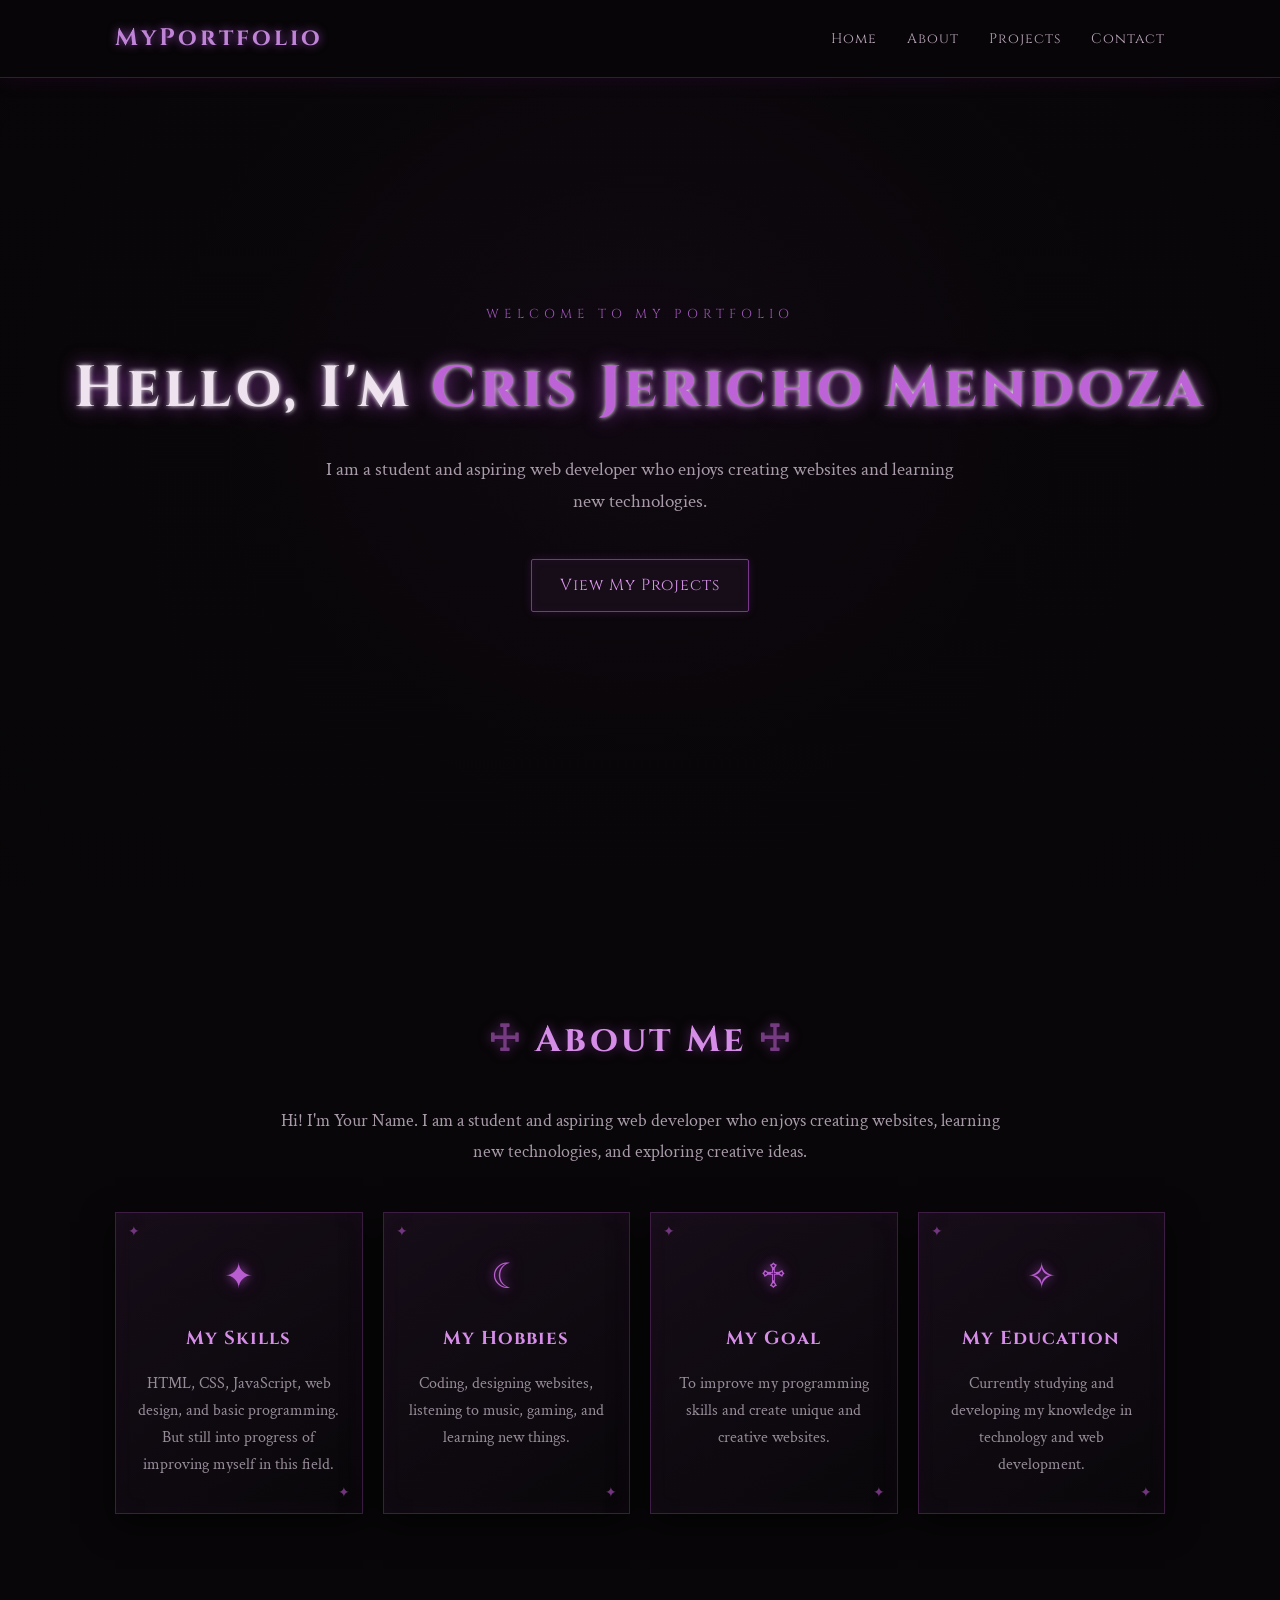
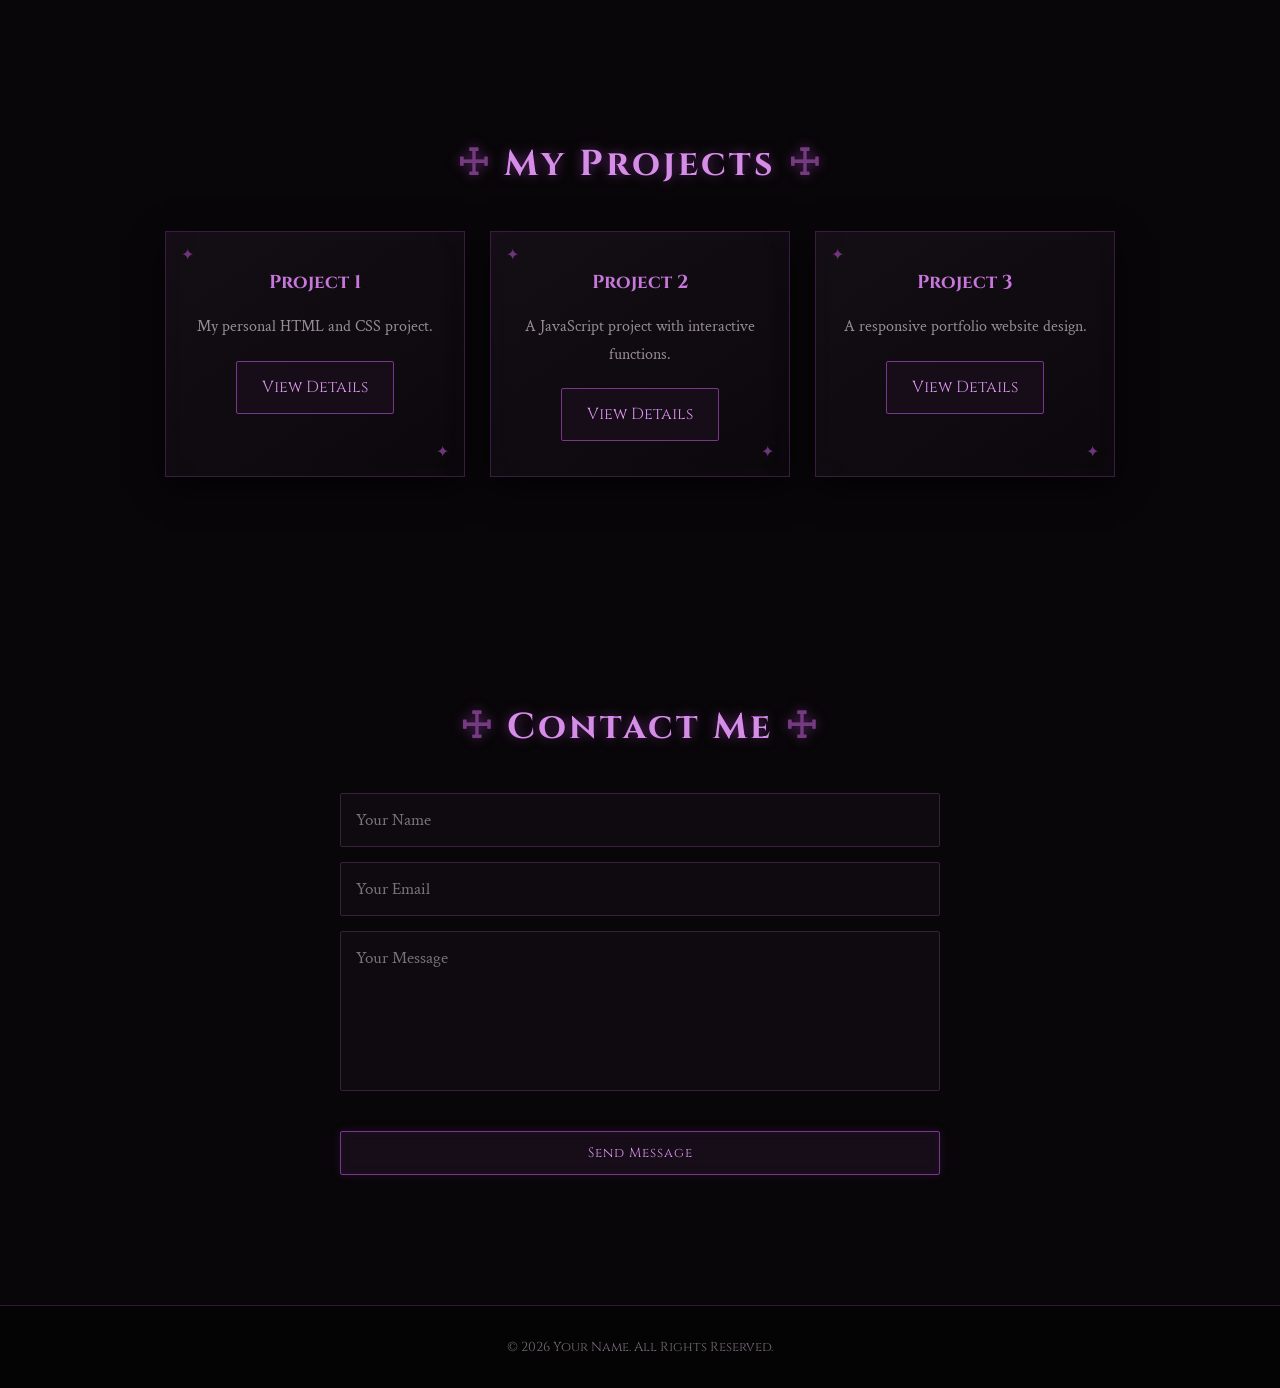
==== index.html @ 4f3d7178 "Initial commit" ====
<!DOCTYPE html>
<html lang="en">
<head>
    <meta charset="UTF-8">
    <meta name="viewport" content="width=device-width, initial-scale=1.0">
    <title>My Portfolio</title>
    <link rel="stylesheet" href="style.css">
</head>
<body>
    <video autoplay muted loop id="background-video">
    <source src="C:\Users\pc\Downloads\11.mp4" type="video/mp4">
</video>
    <header>
        <nav>
            <h2 class="logo">MyPortfolio</h2>

            <ul id="navLinks">
                <li><a href="#home">Home</a></li>
                <li><a href="#about">About</a></li>
                <li><a href="#projects">Projects</a></li>
                <li><a href="#contact">Contact</a></li>
            </ul>

            <button class="menu-btn" onclick="toggleMenu()">☰</button>
        </nav>
    </header>

    <!-- Home -->
    <section id="home" class="hero">
        <div>
            <p class="welcome">WELCOME TO MY PORTFOLIO</p>
            <h1>Hello, I'm <span>Cris Jericho Mendoza</span></h1>
            <p>
                I am a student and aspiring web developer who enjoys
                creating websites and learning new technologies.
            </p>

            <a href="#projects" class="btn">View My Projects</a>
        </div>
    </section>

    <!-- About -->
   <section id="about" class="section about-section">

    <h2>About Me</h2>

    <p class="about-intro">
        Hi! I'm Your Name. I am a student and aspiring web developer
        who enjoys creating websites, learning new technologies,
        and exploring creative ideas.
    </p>

    <div class="about-cards">

        <!-- Card 1 -->
        <div class="about-card">
            <div class="card-icon">✦</div>
            <h3>My Skills</h3>
            <p>
                HTML, CSS, JavaScript, web design,
                and basic programming. But still into progress
                of improving myself in this field.
            </p>
        </div>

        <!-- Card 2 -->
        <div class="about-card">
            <div class="card-icon">☾</div>
            <h3>My Hobbies</h3>
            <p>
                Coding, designing websites, listening
                to music, gaming, and learning new things.
            </p>
        </div>

        <!-- Card 3 -->
        <div class="about-card">
            <div class="card-icon">♱</div>
            <h3>My Goal</h3>
            <p>
                To improve my programming skills and
                create unique and creative websites.
            </p>
        </div>

        <!-- Card 4 -->
        <div class="about-card">
            <div class="card-icon">✧</div>
            <h3>My Education</h3>
            <p>
                Currently studying and developing my
                knowledge in technology and web development.
            </p>
        </div>

    </div>

</section>

    <!-- Projects -->
    <section id="projects" class="section projects">
        <h2>My Projects</h2>

        <div class="project-container">

           <div class="project-card">
    <h3>Project 1</h3>

    <p>
        My personal HTML and CSS project.
    </p>

<a href="C:\MENDOZ\mendozaact4/home.html" target="_blank" class="project-btn">
    View Details
</a>
</div>

            <div class="project-card">
                <h3>Project 2</h3>
                <p>A JavaScript project with interactive functions.</p>        
<a href="C:\MENDOZ\MENDOZA_ACT5/website.html" target="_blank" class="project-btn">
    View Details
</a>
                
            </div>

            <div class="project-card">
                <h3>Project 3</h3>
                <p>A responsive portfolio website design.</p><a href="C:\MENDOZ\mendozaact4/home.html" target="_blank" class="project-btn">
    View Details
</a>
                
            </div>

        </div>
    </section>

    <!-- Contact -->
    <section id="contact" class="section contact">
        <h2>Contact Me</h2>

        <form onsubmit="sendMessage(event)">
            <input type="text" id="name" placeholder="Your Name" required>
            <input type="email" id="email" placeholder="Your Email" required>
            <textarea id="message" placeholder="Your Message" required></textarea>

            <button type="submit" class="btn">Send Message</button>
        </form>

        <p id="formMessage"></p>
    </section>

    <footer>
        <p>© 2026 Cris Jericho Mendoza. All Rights Reserved.</p>
    </footer>
    
    <script src="script.js"></script>
</body>
</html>
---- style.css ----
/* =========================
   GOTHIC PORTFOLIO
   ========================= */

@import url('https://fonts.googleapis.com/css2?family=Cinzel:wght@400;600;700&family=Crimson+Text:wght@400;600&display=swap');

* {
    margin: 0;
    padding: 0;
    box-sizing: border-box;
    scroll-behavior: smooth;
}

body {
    font-family: 'Crimson Text', serif;
    background: #080608;
    color: #d8cdd8;
    line-height: 1.7;
}

/* Gothic background */
body::before {
    content: "";
    position: fixed;
    inset: 0;
    pointer-events: none;
    background:
        radial-gradient(circle at 50% 20%, rgba(90, 0, 100, 0.15), transparent 40%),
        radial-gradient(circle at 20% 80%, rgba(120, 0, 40, 0.1), transparent 35%);
    z-index: -1;
}

/* =========================
   NAVIGATION
   ========================= */

header {
    position: fixed;
    top: 0;
    width: 100%;
    z-index: 1000;

    background: rgba(8, 6, 8, 0.95);
    border-bottom: 1px solid #3d163d;

    box-shadow: 0 0 20px rgba(130, 0, 150, 0.15);
}

nav {
    max-width: 1100px;
    margin: auto;
    padding: 18px 25px;

    display: flex;
    align-items: center;
    justify-content: space-between;
}

.logo {
    font-family: 'Cinzel', serif;
    color: #c084d6;
    letter-spacing: 3px;
    text-shadow: 0 0 10px #8e44ad;
}

nav ul {
    display: flex;
    list-style: none;
    gap: 30px;
}

nav a {
    color: #b9a6ba;
    text-decoration: none;
    font-family: 'Cinzel', serif;
    font-size: 14px;
    letter-spacing: 1px;

    transition: 0.3s;
}

nav a:hover {
    color: #d58cff;
    text-shadow: 0 0 10px #a020f0;
}

/* Mobile menu */
.menu-btn {
    display: none;
    background: none;
    border: none;
    color: #d58cff;
    font-size: 28px;
    cursor: pointer;
}

/* =========================
   HERO
   ========================= */

.hero {
    min-height: 100vh;
    padding: 120px 25px;

    display: flex;
    align-items: center;
    justify-content: center;

    text-align: center;

    background:
        linear-gradient(
            rgba(8, 6, 8, 0.7),
            rgba(8, 6, 8, 0.95)
        ),
        radial-gradient(
            circle,
            #32113a 0%,
            #0c080d 55%,
            #050405 100%
        );
}

.hero h1 {
    font-family: 'Cinzel', serif;
    font-size: 58px;
    color: #eee3ef;
    letter-spacing: 4px;
    margin: 15px 0;

    text-shadow:
        0 0 5px #fff,
        0 0 20px #9b3db5;
}

.hero h1 span {
    color: #bd63d7;
}

.hero p {
    max-width: 650px;
    margin: 15px auto;
    font-size: 19px;
    color: #a99baa;
}

.welcome {
    font-family: 'Cinzel', serif;
    color: #9d55b5 !important;
    letter-spacing: 5px;
    font-size: 13px !important;
}

/* =========================
   GOTHIC BUTTON
   ========================= */

.btn,
.project-card button {
    display: inline-block;

    margin-top: 25px;
    padding: 12px 28px;

    background: #160d18;
    color: #d994eb;

    border: 1px solid #79378c;
    border-radius: 2px;

    font-family: 'Cinzel', serif;
    letter-spacing: 1px;
    text-decoration: none;

    cursor: pointer;

    box-shadow:
        0 0 10px rgba(150, 50, 180, 0.2),
        inset 0 0 10px rgba(120, 0, 150, 0.1);

    transition: 0.3s;
}

.btn:hover,
.project-card button:hover {
    color: white;
    background: #32103b;

    border-color: #d06bea;

    box-shadow:
        0 0 10px #9d3db7,
        0 0 30px rgba(157, 61, 183, 0.4);

    transform: translateY(-3px);
}

/* =========================
   SECTIONS
   ========================= */

.section {
    max-width: 1000px;
    margin: auto;
    padding: 110px 25px;
    text-align: center;
}

.section h2 {
    font-family: 'Cinzel', serif;
    font-size: 36px;

    color: #d58de7;

    letter-spacing: 3px;

    margin-bottom: 35px;

    text-shadow: 0 0 12px rgba(180, 70, 210, 0.5);
}

.section h2::before {
    content: "☩ ";
    color: #753b80;
}

.section h2::after {
    content: " ☩";
    color: #753b80;
}

/* =========================
   PROJECT CARDS
   ========================= */

.project-container {
    display: grid;
    grid-template-columns: repeat(3, 1fr);
    gap: 25px;
}

.project-card {
    position: relative;

    padding: 35px 25px;

    background:
        linear-gradient(
            145deg,
            #140e15,
            #0b080c
        );

    border: 1px solid #3a1c40;

    box-shadow:
        0 10px 30px rgba(0, 0, 0, 0.6),
        inset 0 0 20px rgba(100, 0, 120, 0.05);

    transition: 0.4s;
}

.project-card::before {
    content: "✦";

    position: absolute;
    top: 10px;
    left: 15px;

    color: #6f347c;
}

.project-card::after {
    content: "✦";

    position: absolute;
    bottom: 10px;
    right: 15px;

    color: #6f347c;
}

.project-card:hover {
    transform: translateY(-8px);

    border-color: #8f45a3;

    box-shadow:
        0 15px 40px rgba(0, 0, 0, 0.8),
        0 0 20px rgba(130, 40, 160, 0.25);
}

.project-card h3 {
    font-family: 'Cinzel', serif;
    color: #c878dc;
    margin-bottom: 15px;
}

.project-card p {
    color: #988b99;
}

/* =========================
   CONTACT
   ========================= */

.contact form {
    max-width: 600px;
    margin: auto;

    display: flex;
    flex-direction: column;
    gap: 15px;
}

.contact input,
.contact textarea {
    width: 100%;

    padding: 15px;

    background: #0e0a0f;
    color: #ddd;

    border: 1px solid #39203d;

    border-radius: 2px;

    font-family: 'Crimson Text', serif;
    font-size: 17px;

    outline: none;

    transition: 0.3s;
}

.contact input:focus,
.contact textarea:focus {
    border-color: #9e4db5;

    box-shadow:
        0 0 10px rgba(160, 70, 190, 0.2);
}

.contact textarea {
    height: 160px;
    resize: none;
}

#formMessage {
    color: #c778d9;
    margin-top: 20px;
}

/* =========================
   FOOTER
   ========================= */

footer {
    padding: 30px;

    text-align: center;

    background: #050405;

    border-top: 1px solid #321737;

    color: #766b77;

    font-family: 'Cinzel', serif;
    font-size: 13px;
}

/* =========================
   RESPONSIVE
   ========================= */

@media (max-width: 768px) {

    nav ul {
        display: none;

        position: absolute;
        top: 70px;
        right: 0;

        width: 220px;

        padding: 25px;

        flex-direction: column;

        background: #0b080c;

        border: 1px solid #3d1b42;
    }

    nav ul.active {
        display: flex;
    }

    .menu-btn {
        display: block;
    }

    .hero h1 {
        font-size: 38px;
    }

    .project-container {
        grid-template-columns: 1fr;
    }
}

#background-video {
    position: fixed;

    top: 0;
    left: 0;

    width: 100%;
    height: 100%;

    object-fit: cover;

    z-index: -2;
}

/* Dark overlay */
body::after {
    content: "";

    position: fixed;
    inset: 0;

    background: rgba(5, 0, 8, 0.65);

    z-index: -1;
    pointer-events: none;
}

.project-btn {
    display: inline-block;
    margin-top: 20px;
    padding: 12px 25px;

    background: #160d18;
    color: #d994eb;

    border: 1px solid #79378c;
    border-radius: 2px;

    text-decoration: none;
    font-family: 'Cinzel', serif;

    transition: 0.3s;
}

.project-btn:hover {
    color: white;
    background: #32103b;
    border-color: #d06bea;

    box-shadow:
        0 0 10px #9d3db7,
        0 0 25px rgba(157, 61, 183, 0.4);

    transform: translateY(-3px);
}

/* =========================
   ABOUT ME CARDS
   ========================= */

.about-section {
    max-width: 1100px;
}

.about-intro {
    max-width: 750px;
    margin: 0 auto 45px;
    color: #a99baa;
    font-size: 18px;
}

/* Card container */
.about-cards {
    display: grid;
    grid-template-columns: repeat(4, 1fr);
    gap: 20px;
}

/* Individual cards */
.about-card {
    position: relative;

    padding: 35px 22px;

    min-height: 250px;

    background:
        linear-gradient(
            145deg,
            #160d18,
            #09070a
        );

    border: 1px solid #3d1d43;

    box-shadow:
        0 10px 30px rgba(0, 0, 0, 0.6),
        inset 0 0 20px rgba(130, 40, 160, 0.05);

    transition: 0.4s ease;

    overflow: hidden;
}

/* Gothic corner decoration */
.about-card::before {
    content: "✦";

    position: absolute;
    top: 8px;
    left: 12px;

    color: #71367d;
    font-size: 14px;
}

.about-card::after {
    content: "✦";

    position: absolute;
    bottom: 8px;
    right: 12px;

    color: #71367d;
    font-size: 14px;
}

/* Icon */
.card-icon {
    font-size: 35px;
    color: #b95ed0;

    margin-bottom: 15px;

    text-shadow:
        0 0 10px #8e3da3,
        0 0 20px rgba(160, 50, 190, 0.4);
}

/* Card title */
.about-card h3 {
    font-family: 'Cinzel', serif;

    color: #d58de7;

    letter-spacing: 1px;

    margin-bottom: 15px;
}

/* Card text */
.about-card p {
    color: #968b98;
    font-size: 16px;
}

/* Hover effect */
.about-card:hover {
    transform: translateY(-10px);

    border-color: #9147a5;

    background:
        linear-gradient(
            145deg,
            #211024,
            #0b080d
        );

    box-shadow:
        0 15px 40px rgba(0, 0, 0, 0.8),
        0 0 20px rgba(150, 50, 180, 0.25);
}

.about-card:hover .card-icon {
    color: #e69af5;

    text-shadow:
        0 0 10px #b64fd0,
        0 0 30px #8e3da3;
}


/* =========================
   RESPONSIVE
   ========================= */

@media (max-width: 900px) {

    .about-cards {
        grid-template-columns: repeat(2, 1fr);
    }
}

@media (max-width: 600px) {

    .about-cards {
        grid-template-columns: 1fr;
    }

    .about-card {
        min-height: auto;
    }
}
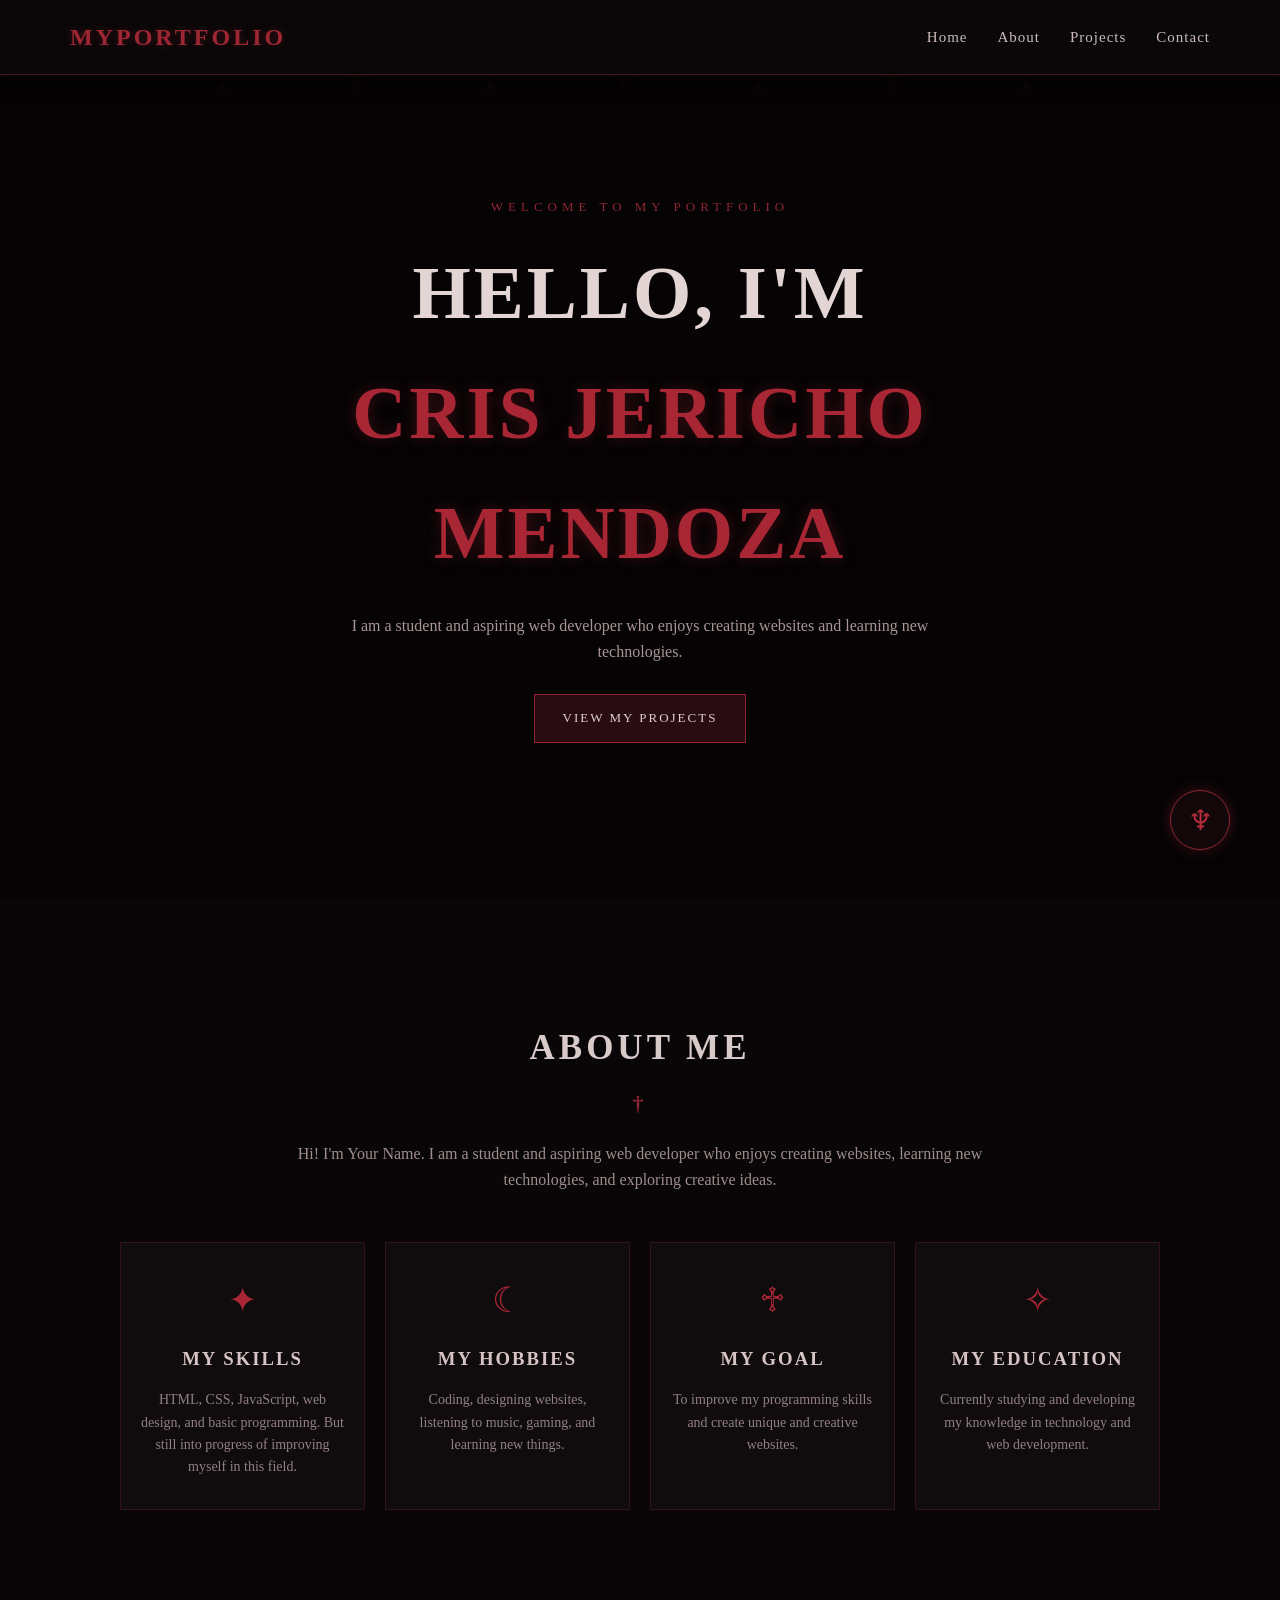
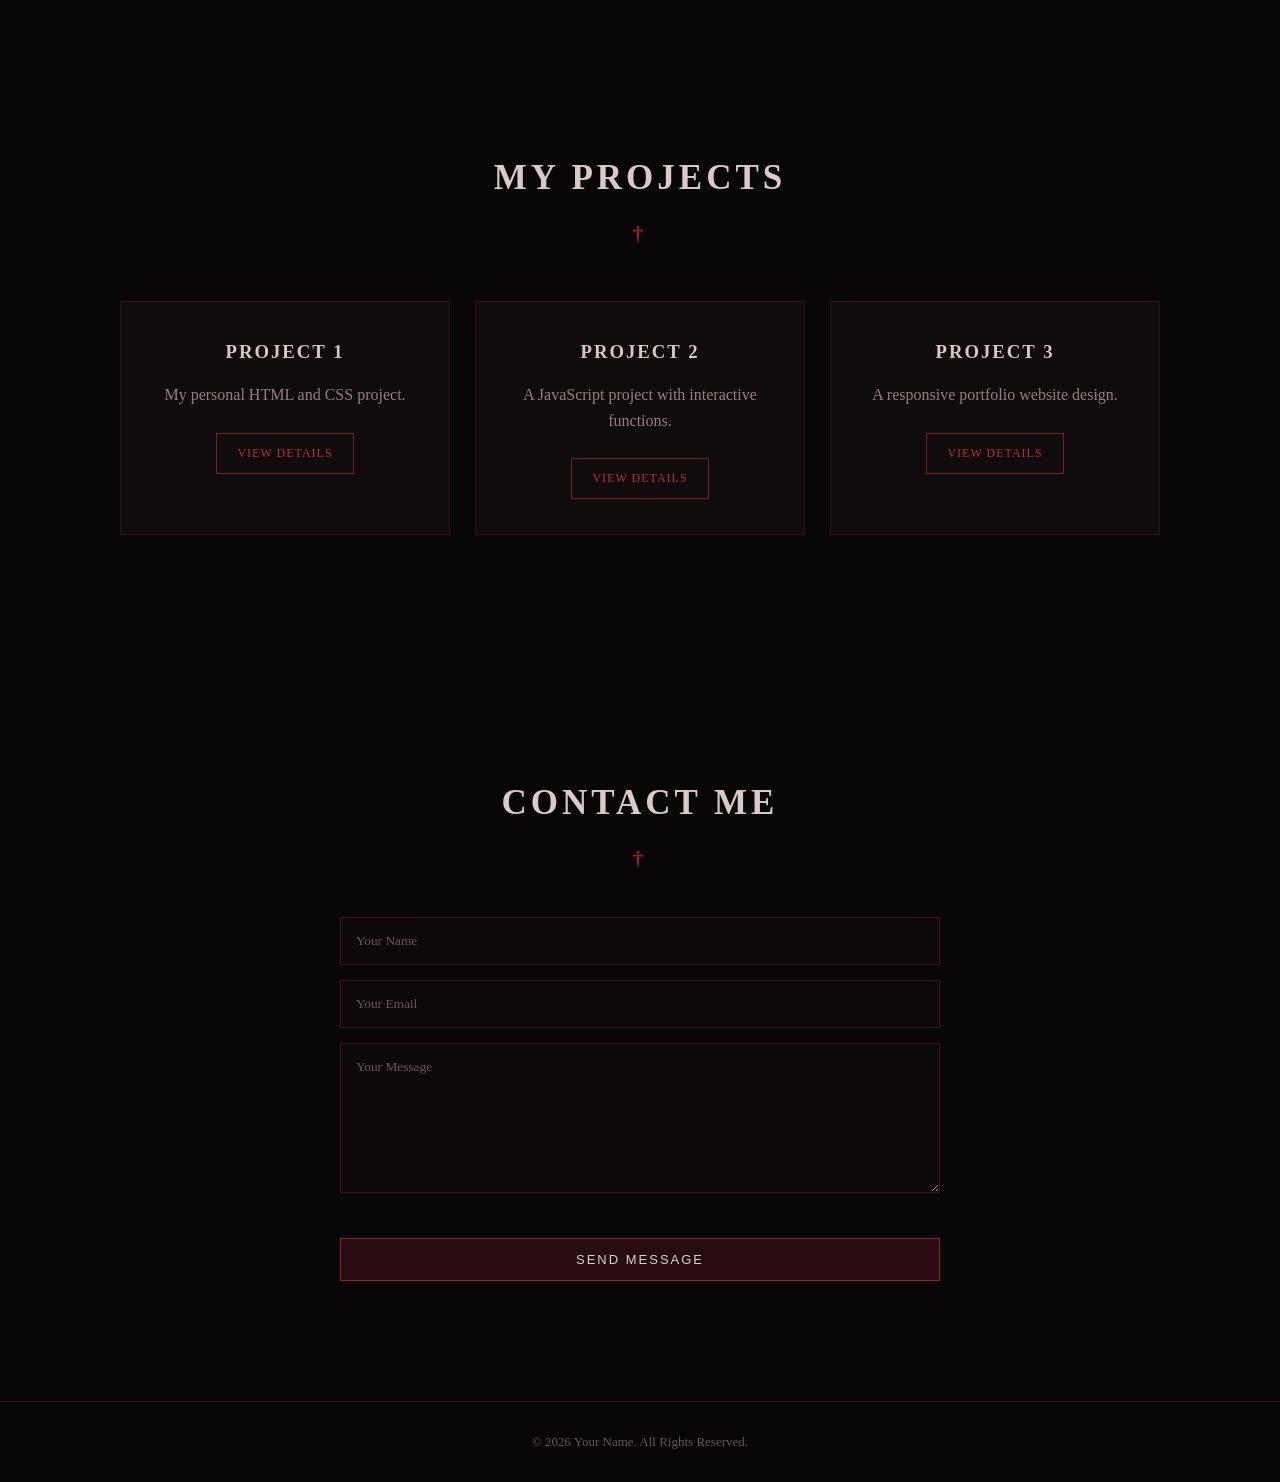
==== commit 912cfb84: "Updated project" ====
--- a/index.html
+++ b/index.html
@@ -23,6 +23,14 @@
 
             <button class="menu-btn" onclick="toggleMenu()">☰</button>
         </nav>
+        <div class="devil-container">
+    <button id="devilButton" class="devil-button">♆</button>
+
+    <div id="devilHorns" class="devil-horns">
+        <span class="horn left-horn">/</span>
+        <span class="horn right-horn">\</span>
+    </div>
+</div>
     </header>
 
     <!-- Home -->
--- a/style.css
+++ b/style.css
@@ -1,8 +1,7 @@
-/* =========================
-   GOTHIC PORTFOLIO
-   ========================= */
-
-@import url('https://fonts.googleapis.com/css2?family=Cinzel:wght@400;600;700&family=Crimson+Text:wght@400;600&display=swap');
+/* ==============================
+   GOTHIC DEVILISH PORTFOLIO
+   NO GRADIENTS
+============================== */
 
 * {
     margin: 0;
@@ -12,55 +11,81 @@
 }
 
 body {
-    font-family: 'Crimson Text', serif;
-    background: #080608;
-    color: #d8cdd8;
-    line-height: 1.7;
-}
-
-/* Gothic background */
+    font-family: Georgia, "Times New Roman", serif;
+    background-color: #080607;
+    color: #d8caca;
+    line-height: 1.6;
+}
+
+/* ==============================
+   BACKGROUND VIDEO
+============================== */
+
+#background-video {
+    position: fixed;
+    top: 0;
+    left: 0;
+    width: 100%;
+    height: 100%;
+    object-fit: cover;
+    z-index: -3;
+    opacity: 0.18;
+    filter: grayscale(100%) brightness(35%);
+}
+
+/* Dark overlay */
 body::before {
     content: "";
     position: fixed;
     inset: 0;
+    background-color: rgba(5, 3, 4, 0.82);
     pointer-events: none;
-    background:
-        radial-gradient(circle at 50% 20%, rgba(90, 0, 100, 0.15), transparent 40%),
-        radial-gradient(circle at 20% 80%, rgba(120, 0, 40, 0.1), transparent 35%);
+    z-index: -2;
+}
+
+/* Gothic pattern */
+body::after {
+    content: "♱   ✦   ♱   ✧   ♱   ✦   ♱";
+    position: fixed;
+    inset: 0;
+    color: rgba(100, 20, 30, 0.08);
+    font-size: 70px;
+    letter-spacing: 30px;
+    line-height: 150px;
+    text-align: center;
+    pointer-events: none;
     z-index: -1;
 }
 
-/* =========================
-   NAVIGATION
-   ========================= */
+/* ==============================
+   HEADER
+============================== */
 
 header {
     position: fixed;
     top: 0;
     width: 100%;
     z-index: 1000;
-
-    background: rgba(8, 6, 8, 0.95);
-    border-bottom: 1px solid #3d163d;
-
-    box-shadow: 0 0 20px rgba(130, 0, 150, 0.15);
+    background-color: #090708;
+    border-bottom: 1px solid #47151c;
+    box-shadow: 0 4px 20px rgba(0, 0, 0, 0.8);
 }
 
 nav {
-    max-width: 1100px;
+    max-width: 1200px;
     margin: auto;
-    padding: 18px 25px;
-
+    padding: 18px 30px;
     display: flex;
+    justify-content: space-between;
     align-items: center;
-    justify-content: space-between;
 }
 
 .logo {
-    font-family: 'Cinzel', serif;
-    color: #c084d6;
+    color: #9d2633;
+    font-family: Georgia, serif;
     letter-spacing: 3px;
-    text-shadow: 0 0 10px #8e44ad;
+    text-transform: uppercase;
+    text-shadow: 0 0 10px rgba(157, 38, 51, 0.4);
 }
 
 nav ul {
@@ -69,245 +94,241 @@
     gap: 30px;
 }
 
-nav a {
-    color: #b9a6ba;
+nav ul li a {
+    color: #cdbbbb;
     text-decoration: none;
-    font-family: 'Cinzel', serif;
-    font-size: 14px;
+    font-size: 15px;
     letter-spacing: 1px;
-
     transition: 0.3s;
 }
 
-nav a:hover {
-    color: #d58cff;
-    text-shadow: 0 0 10px #a020f0;
-}
-
-/* Mobile menu */
+nav ul li a:hover {
+    color: #b52d3b;
+    text-shadow: 0 0 8px rgba(181, 45, 59, 0.6);
+}
+
 .menu-btn {
     display: none;
-    background: none;
-    border: none;
-    color: #d58cff;
-    font-size: 28px;
+    background: transparent;
+    border: 1px solid #5b1a22;
+    color: #b52d3b;
+    padding: 7px 12px;
     cursor: pointer;
 }
 
-/* =========================
+/* ==============================
    HERO
-   ========================= */
+============================== */
 
 .hero {
     min-height: 100vh;
-    padding: 120px 25px;
-
     display: flex;
     align-items: center;
     justify-content: center;
-
-    text-align: center;
-
-    background:
-        linear-gradient(
-            rgba(8, 6, 8, 0.7),
-            rgba(8, 6, 8, 0.95)
-        ),
-        radial-gradient(
-            circle,
-            #32113a 0%,
-            #0c080d 55%,
-            #050405 100%
-        );
+    text-align: center;
+    padding: 120px 20px 80px;
+}
+
+.hero > div {
+    max-width: 850px;
+}
+
+.welcome {
+    color: #8d2631;
+    letter-spacing: 5px;
+    font-size: 13px;
+    margin-bottom: 15px;
 }
 
 .hero h1 {
-    font-family: 'Cinzel', serif;
-    font-size: 58px;
-    color: #eee3ef;
+    font-size: clamp(40px, 7vw, 75px);
+    color: #e4d5d5;
+    margin-bottom: 20px;
+    text-transform: uppercase;
+    letter-spacing: 3px;
+}
+
+.hero h1 span {
+    display: block;
+    color: #a92735;
+    text-shadow: 0 0 15px rgba(169, 39, 53, 0.35);
+}
+
+.hero p:not(.welcome) {
+    color: #a99595;
+    max-width: 650px;
+    margin: auto;
+}
+
+/* ==============================
+   BUTTON
+============================== */
+
+.btn {
+    display: inline-block;
+    margin-top: 30px;
+    padding: 13px 28px;
+    background-color: #280c11;
+    color: #ddd0d0;
+    border: 1px solid #8e2632;
+    text-decoration: none;
+    text-transform: uppercase;
+    letter-spacing: 2px;
+    font-size: 13px;
+    transition: 0.3s;
+}
+
+.btn:hover {
+    background-color: #8e2632;
+    color: #080607;
+    box-shadow: 0 0 20px rgba(142, 38, 50, 0.45);
+}
+
+/* ==============================
+   SECTIONS
+============================== */
+
+.section {
+    max-width: 1100px;
+    margin: auto;
+    padding: 120px 30px;
+}
+
+.section > h2 {
+    text-align: center;
+    color: #d9caca;
+    font-size: 35px;
+    text-transform: uppercase;
     letter-spacing: 4px;
-    margin: 15px 0;
-
-    text-shadow:
-        0 0 5px #fff,
-        0 0 20px #9b3db5;
-}
-
-.hero h1 span {
-    color: #bd63d7;
-}
-
-.hero p {
-    max-width: 650px;
-    margin: 15px auto;
-    font-size: 19px;
-    color: #a99baa;
-}
-
-.welcome {
-    font-family: 'Cinzel', serif;
-    color: #9d55b5 !important;
-    letter-spacing: 5px;
-    font-size: 13px !important;
-}
-
-/* =========================
-   GOTHIC BUTTON
-   ========================= */
-
-.btn,
-.project-card button {
-    display: inline-block;
-
-    margin-top: 25px;
-    padding: 12px 28px;
-
-    background: #160d18;
-    color: #d994eb;
-
-    border: 1px solid #79378c;
-    border-radius: 2px;
-
-    font-family: 'Cinzel', serif;
-    letter-spacing: 1px;
-    text-decoration: none;
-
-    cursor: pointer;
-
-    box-shadow:
-        0 0 10px rgba(150, 50, 180, 0.2),
-        inset 0 0 10px rgba(120, 0, 150, 0.1);
-
+    margin-bottom: 20px;
+}
+
+.section > h2::after {
+    content: " † ";
+    display: block;
+    color: #8e2632;
+    font-size: 22px;
+    margin-top: 10px;
+}
+
+/* ==============================
+   ABOUT
+============================== */
+
+.about-intro {
+    text-align: center;
+    max-width: 750px;
+    margin: 0 auto 50px;
+    color: #9f8d8d;
+}
+
+.about-cards {
+    display: grid;
+    grid-template-columns: repeat(4, 1fr);
+    gap: 20px;
+}
+
+.about-card {
+    background-color: #100b0d;
+    border: 1px solid #351219;
+    padding: 30px 20px;
+    text-align: center;
+    min-height: 260px;
     transition: 0.3s;
 }
 
-.btn:hover,
-.project-card button:hover {
-    color: white;
-    background: #32103b;
-
-    border-color: #d06bea;
-
-    box-shadow:
-        0 0 10px #9d3db7,
-        0 0 30px rgba(157, 61, 183, 0.4);
-
-    transform: translateY(-3px);
-}
-
-/* =========================
-   SECTIONS
-   ========================= */
-
-.section {
-    max-width: 1000px;
-    margin: auto;
-    padding: 110px 25px;
-    text-align: center;
-}
-
-.section h2 {
-    font-family: 'Cinzel', serif;
-    font-size: 36px;
-
-    color: #d58de7;
-
-    letter-spacing: 3px;
-
-    margin-bottom: 35px;
-
-    text-shadow: 0 0 12px rgba(180, 70, 210, 0.5);
-}
-
-.section h2::before {
-    content: "☩ ";
-    color: #753b80;
-}
-
-.section h2::after {
-    content: " ☩";
-    color: #753b80;
-}
-
-/* =========================
-   PROJECT CARDS
-   ========================= */
+.about-card:hover {
+    border-color: #8e2632;
+    transform: translateY(-7px);
+    box-shadow: 0 10px 30px rgba(0, 0, 0, 0.7);
+}
+
+.card-icon {
+    font-size: 35px;
+    color: #a92735;
+    margin-bottom: 15px;
+}
+
+.about-card h3 {
+    color: #d6c4c4;
+    margin-bottom: 15px;
+    text-transform: uppercase;
+    letter-spacing: 2px;
+}
+
+.about-card p {
+    color: #918181;
+    font-size: 14px;
+}
+
+/* ==============================
+   PROJECTS
+============================== */
+
+.projects {
+    text-align: center;
+}
 
 .project-container {
     display: grid;
     grid-template-columns: repeat(3, 1fr);
     gap: 25px;
+    margin-top: 50px;
 }
 
 .project-card {
-    position: relative;
-
+    background-color: #100b0d;
+    border: 1px solid #351219;
     padding: 35px 25px;
-
-    background:
-        linear-gradient(
-            145deg,
-            #140e15,
-            #0b080c
-        );
-
-    border: 1px solid #3a1c40;
-
-    box-shadow:
-        0 10px 30px rgba(0, 0, 0, 0.6),
-        inset 0 0 20px rgba(100, 0, 120, 0.05);
-
-    transition: 0.4s;
-}
-
-.project-card::before {
-    content: "✦";
-
-    position: absolute;
-    top: 10px;
-    left: 15px;
-
-    color: #6f347c;
-}
-
-.project-card::after {
-    content: "✦";
-
-    position: absolute;
-    bottom: 10px;
-    right: 15px;
-
-    color: #6f347c;
+    transition: 0.3s;
 }
 
 .project-card:hover {
-    transform: translateY(-8px);
-
-    border-color: #8f45a3;
-
-    box-shadow:
-        0 15px 40px rgba(0, 0, 0, 0.8),
-        0 0 20px rgba(130, 40, 160, 0.25);
+    border-color: #8e2632;
+    box-shadow: 0 0 25px rgba(80, 10, 20, 0.5);
+    transform: translateY(-6px);
 }
 
 .project-card h3 {
-    font-family: 'Cinzel', serif;
-    color: #c878dc;
+    color: #d8c8c8;
     margin-bottom: 15px;
+    text-transform: uppercase;
+    letter-spacing: 2px;
 }
 
 .project-card p {
-    color: #988b99;
-}
-
-/* =========================
+    color: #938181;
+    margin-bottom: 25px;
+}
+
+.project-btn {
+    display: inline-block;
+    padding: 10px 20px;
+    border: 1px solid #75212b;
+    color: #b92f3d;
+    text-decoration: none;
+    text-transform: uppercase;
+    font-size: 12px;
+    letter-spacing: 1px;
+    transition: 0.3s;
+}
+
+.project-btn:hover {
+    background-color: #75212b;
+    color: white;
+}
+
+/* ==============================
    CONTACT
-   ========================= */
+============================== */
+
+.contact {
+    text-align: center;
+}
 
 .contact form {
     max-width: 600px;
-    margin: auto;
-
+    margin: 40px auto 0;
     display: flex;
     flex-direction: column;
     gap: 15px;
@@ -316,83 +337,59 @@
 .contact input,
 .contact textarea {
     width: 100%;
-
     padding: 15px;
-
-    background: #0e0a0f;
+    background-color: #0d090b;
+    border: 1px solid #3b151c;
     color: #ddd;
-
-    border: 1px solid #39203d;
-
-    border-radius: 2px;
-
-    font-family: 'Crimson Text', serif;
-    font-size: 17px;
-
+    font-family: Georgia, serif;
     outline: none;
-
-    transition: 0.3s;
 }
 
 .contact input:focus,
 .contact textarea:focus {
-    border-color: #9e4db5;
-
-    box-shadow:
-        0 0 10px rgba(160, 70, 190, 0.2);
+    border-color: #8e2632;
 }
 
 .contact textarea {
-    height: 160px;
-    resize: none;
-}
-
-#formMessage {
-    color: #c778d9;
-    margin-top: 20px;
-}
-
-/* =========================
+    height: 150px;
+    resize: vertical;
+}
+
+.contact input::placeholder,
+.contact textarea::placeholder {
+    color: #665858;
+}
+
+/* ==============================
    FOOTER
-   ========================= */
+============================== */
 
 footer {
+    text-align: center;
     padding: 30px;
-
-    text-align: center;
-
-    background: #050405;
-
-    border-top: 1px solid #321737;
-
-    color: #766b77;
-
-    font-family: 'Cinzel', serif;
+    background-color: #070506;
+    border-top: 1px solid #351219;
+    color: #665858;
     font-size: 13px;
 }
 
-/* =========================
-   RESPONSIVE
-   ========================= */
-
-@media (max-width: 768px) {
+/* ==============================
+   MOBILE
+============================== */
+
+@media (max-width: 800px) {
 
     nav ul {
         display: none;
-
         position: absolute;
         top: 70px;
-        right: 0;
-
-        width: 220px;
-
-        padding: 25px;
-
+        left: 0;
+        width: 100%;
+        background-color: #090708;
+        border-bottom: 1px solid #47151c;
         flex-direction: column;
-
-        background: #0b080c;
-
-        border: 1px solid #3d1b42;
+        text-align: center;
+        padding: 20px;
     }
 
     nav ul.active {
@@ -403,216 +400,124 @@
         display: block;
     }
 
+    .about-cards {
+        grid-template-columns: 1fr 1fr;
+    }
+
+    .project-container {
+        grid-template-columns: 1fr;
+    }
+}
+
+@media (max-width: 500px) {
+
+    .about-cards {
+        grid-template-columns: 1fr;
+    }
+
     .hero h1 {
         font-size: 38px;
     }
 
-    .project-container {
-        grid-template-columns: 1fr;
-    }
-}
-
-#background-video {
+    .section {
+        padding: 90px 20px;
+    }
+}
+
+/* =========================
+   DEVIL BUTTON
+========================= */
+
+.devil-container {
     position: fixed;
-
+    right: 30px;
+    bottom: 30px;
+    width: 80px;
+    height: 80px;
+    z-index: 9999;
+}
+
+.devil-button {
+    width: 60px;
+    height: 60px;
+
+    background-color: #12080a;
+    border: 1px solid #8e2632;
+    border-radius: 50%;
+
+    color: #b52d3b;
+    font-size: 28px;
+
+    cursor: pointer;
+
+    box-shadow: 0 0 15px rgba(142, 38, 50, 0.4);
+
+    transition: 0.3s;
+}
+
+.devil-button:hover {
+    background-color: #8e2632;
+    color: #080607;
+
+    transform: scale(1.1);
+
+    box-shadow: 0 0 25px rgba(180, 30, 45, 0.7);
+}
+
+/* =========================
+   DEVIL HORNS
+========================= */
+
+.devil-horns {
+    position: absolute;
+    left: 50%;
+    top: -35px;
+
+    width: 90px;
+    height: 50px;
+
+    transform: translateX(-50%) scale(0);
+    opacity: 0;
+
+    transition: 0.35s ease;
+    pointer-events: none;
+}
+
+/* When activated */
+
+.devil-horns.show {
+    transform: translateX(-50%) scale(1);
+    opacity: 1;
+}
+
+/* Horns */
+
+.horn {
+    position: absolute;
+
+    color: #a92735;
+    font-size: 50px;
+    font-weight: bold;
+
+    text-shadow:
+        0 0 5px #7d1824,
+        0 0 15px rgba(169, 39, 53, 0.6);
+}
+
+/* Left horn */
+
+.left-horn {
+    left: 0;
     top: 0;
-    left: 0;
-
-    width: 100%;
-    height: 100%;
-
-    object-fit: cover;
-
-    z-index: -2;
-}
-
-/* Dark overlay */
-body::after {
-    content: "";
-
-    position: fixed;
-    inset: 0;
-
-    background: rgba(5, 0, 8, 0.65);
-
-    z-index: -1;
-    pointer-events: none;
-}
-
-.project-btn {
-    display: inline-block;
-    margin-top: 20px;
-    padding: 12px 25px;
-
-    background: #160d18;
-    color: #d994eb;
-
-    border: 1px solid #79378c;
-    border-radius: 2px;
-
-    text-decoration: none;
-    font-family: 'Cinzel', serif;
-
-    transition: 0.3s;
-}
-
-.project-btn:hover {
-    color: white;
-    background: #32103b;
-    border-color: #d06bea;
-
-    box-shadow:
-        0 0 10px #9d3db7,
-        0 0 25px rgba(157, 61, 183, 0.4);
-
-    transform: translateY(-3px);
-}
-
-/* =========================
-   ABOUT ME CARDS
-   ========================= */
-
-.about-section {
-    max-width: 1100px;
-}
-
-.about-intro {
-    max-width: 750px;
-    margin: 0 auto 45px;
-    color: #a99baa;
-    font-size: 18px;
-}
-
-/* Card container */
-.about-cards {
-    display: grid;
-    grid-template-columns: repeat(4, 1fr);
-    gap: 20px;
-}
-
-/* Individual cards */
-.about-card {
-    position: relative;
-
-    padding: 35px 22px;
-
-    min-height: 250px;
-
-    background:
-        linear-gradient(
-            145deg,
-            #160d18,
-            #09070a
-        );
-
-    border: 1px solid #3d1d43;
-
-    box-shadow:
-        0 10px 30px rgba(0, 0, 0, 0.6),
-        inset 0 0 20px rgba(130, 40, 160, 0.05);
-
-    transition: 0.4s ease;
-
-    overflow: hidden;
-}
-
-/* Gothic corner decoration */
-.about-card::before {
-    content: "✦";
-
-    position: absolute;
-    top: 8px;
-    left: 12px;
-
-    color: #71367d;
-    font-size: 14px;
-}
-
-.about-card::after {
-    content: "✦";
-
-    position: absolute;
-    bottom: 8px;
-    right: 12px;
-
-    color: #71367d;
-    font-size: 14px;
-}
-
-/* Icon */
-.card-icon {
-    font-size: 35px;
-    color: #b95ed0;
-
-    margin-bottom: 15px;
-
-    text-shadow:
-        0 0 10px #8e3da3,
-        0 0 20px rgba(160, 50, 190, 0.4);
-}
-
-/* Card title */
-.about-card h3 {
-    font-family: 'Cinzel', serif;
-
-    color: #d58de7;
-
-    letter-spacing: 1px;
-
-    margin-bottom: 15px;
-}
-
-/* Card text */
-.about-card p {
-    color: #968b98;
-    font-size: 16px;
-}
-
-/* Hover effect */
-.about-card:hover {
-    transform: translateY(-10px);
-
-    border-color: #9147a5;
-
-    background:
-        linear-gradient(
-            145deg,
-            #211024,
-            #0b080d
-        );
-
-    box-shadow:
-        0 15px 40px rgba(0, 0, 0, 0.8),
-        0 0 20px rgba(150, 50, 180, 0.25);
-}
-
-.about-card:hover .card-icon {
-    color: #e69af5;
-
-    text-shadow:
-        0 0 10px #b64fd0,
-        0 0 30px #8e3da3;
-}
-
-
-/* =========================
-   RESPONSIVE
-   ========================= */
-
-@media (max-width: 900px) {
-
-    .about-cards {
-        grid-template-columns: repeat(2, 1fr);
-    }
-}
-
-@media (max-width: 600px) {
-
-    .about-cards {
-        grid-template-columns: 1fr;
-    }
-
-    .about-card {
-        min-height: auto;
-    }
-}
+
+    transform: rotate(-35deg);
+}
+
+/* Right horn */
+
+.right-horn {
+    right: 0;
+    top: 0;
+
+    transform: rotate(35deg);
+}
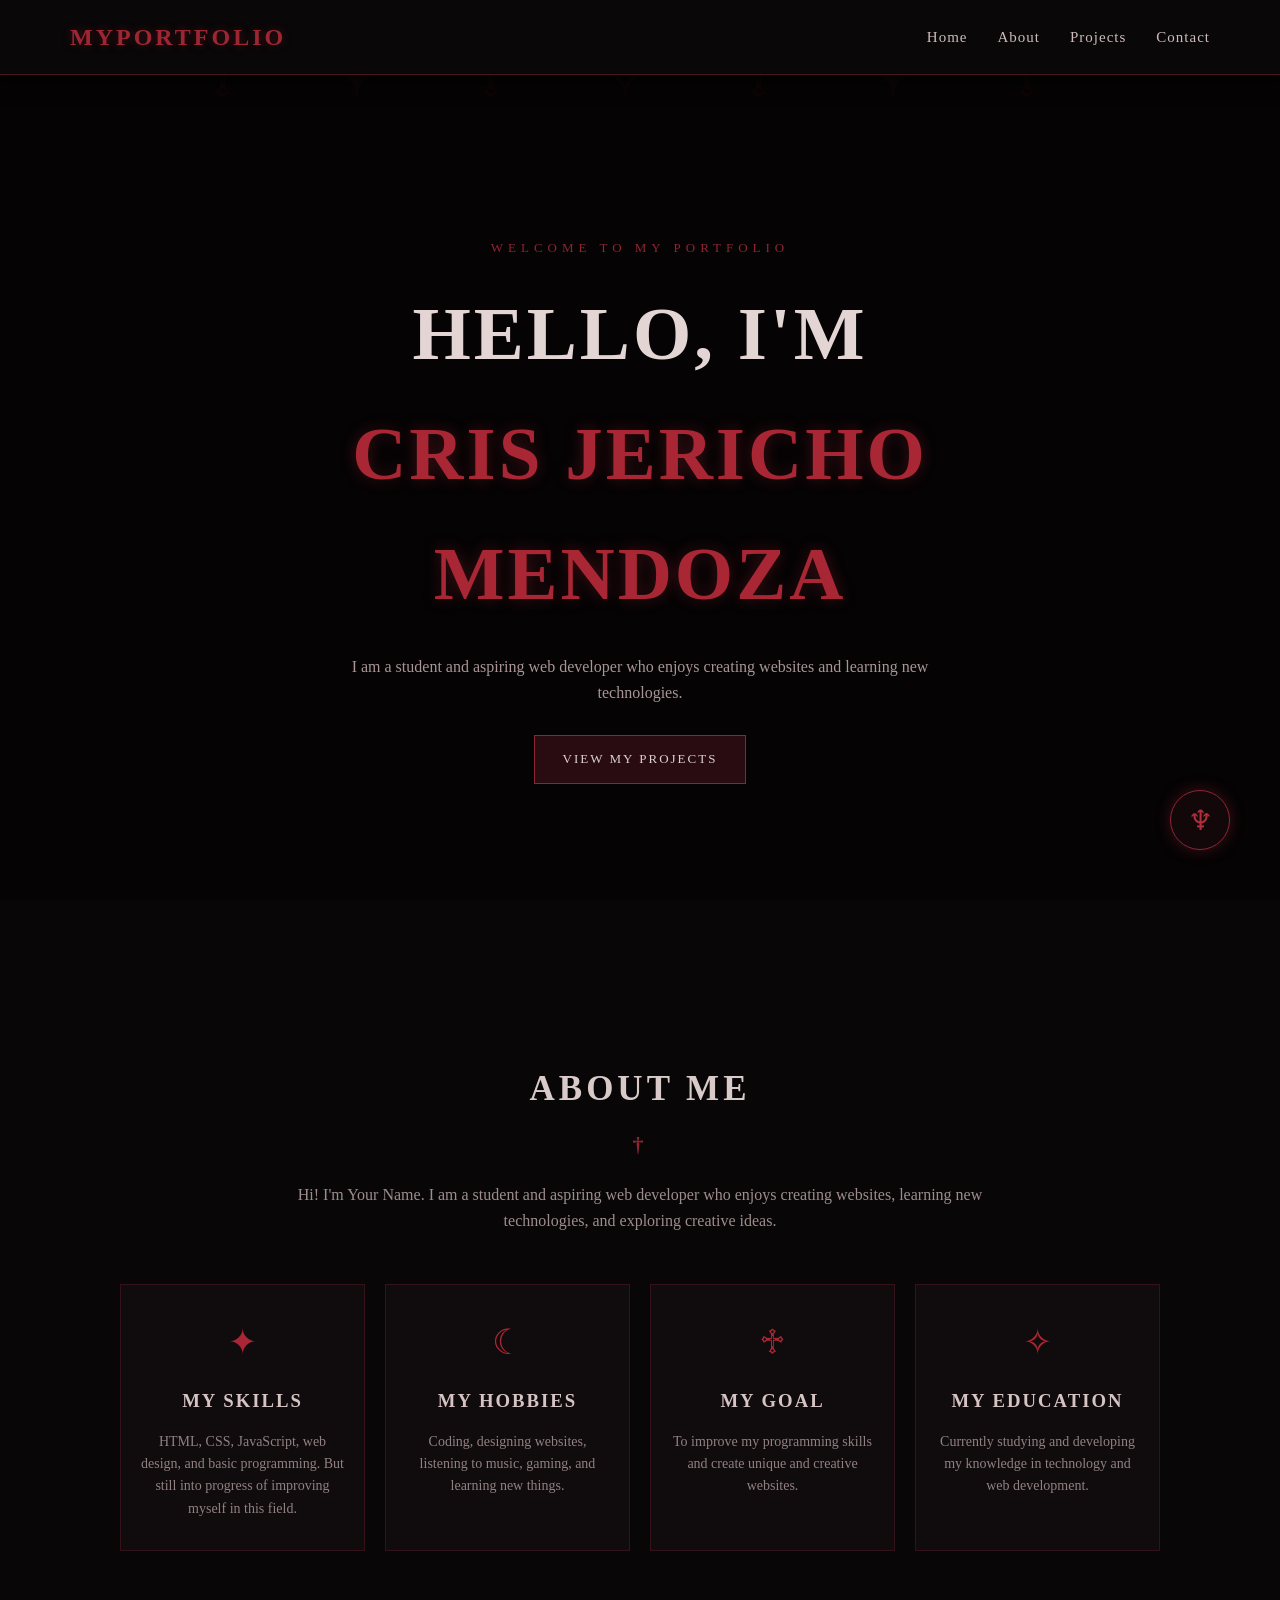
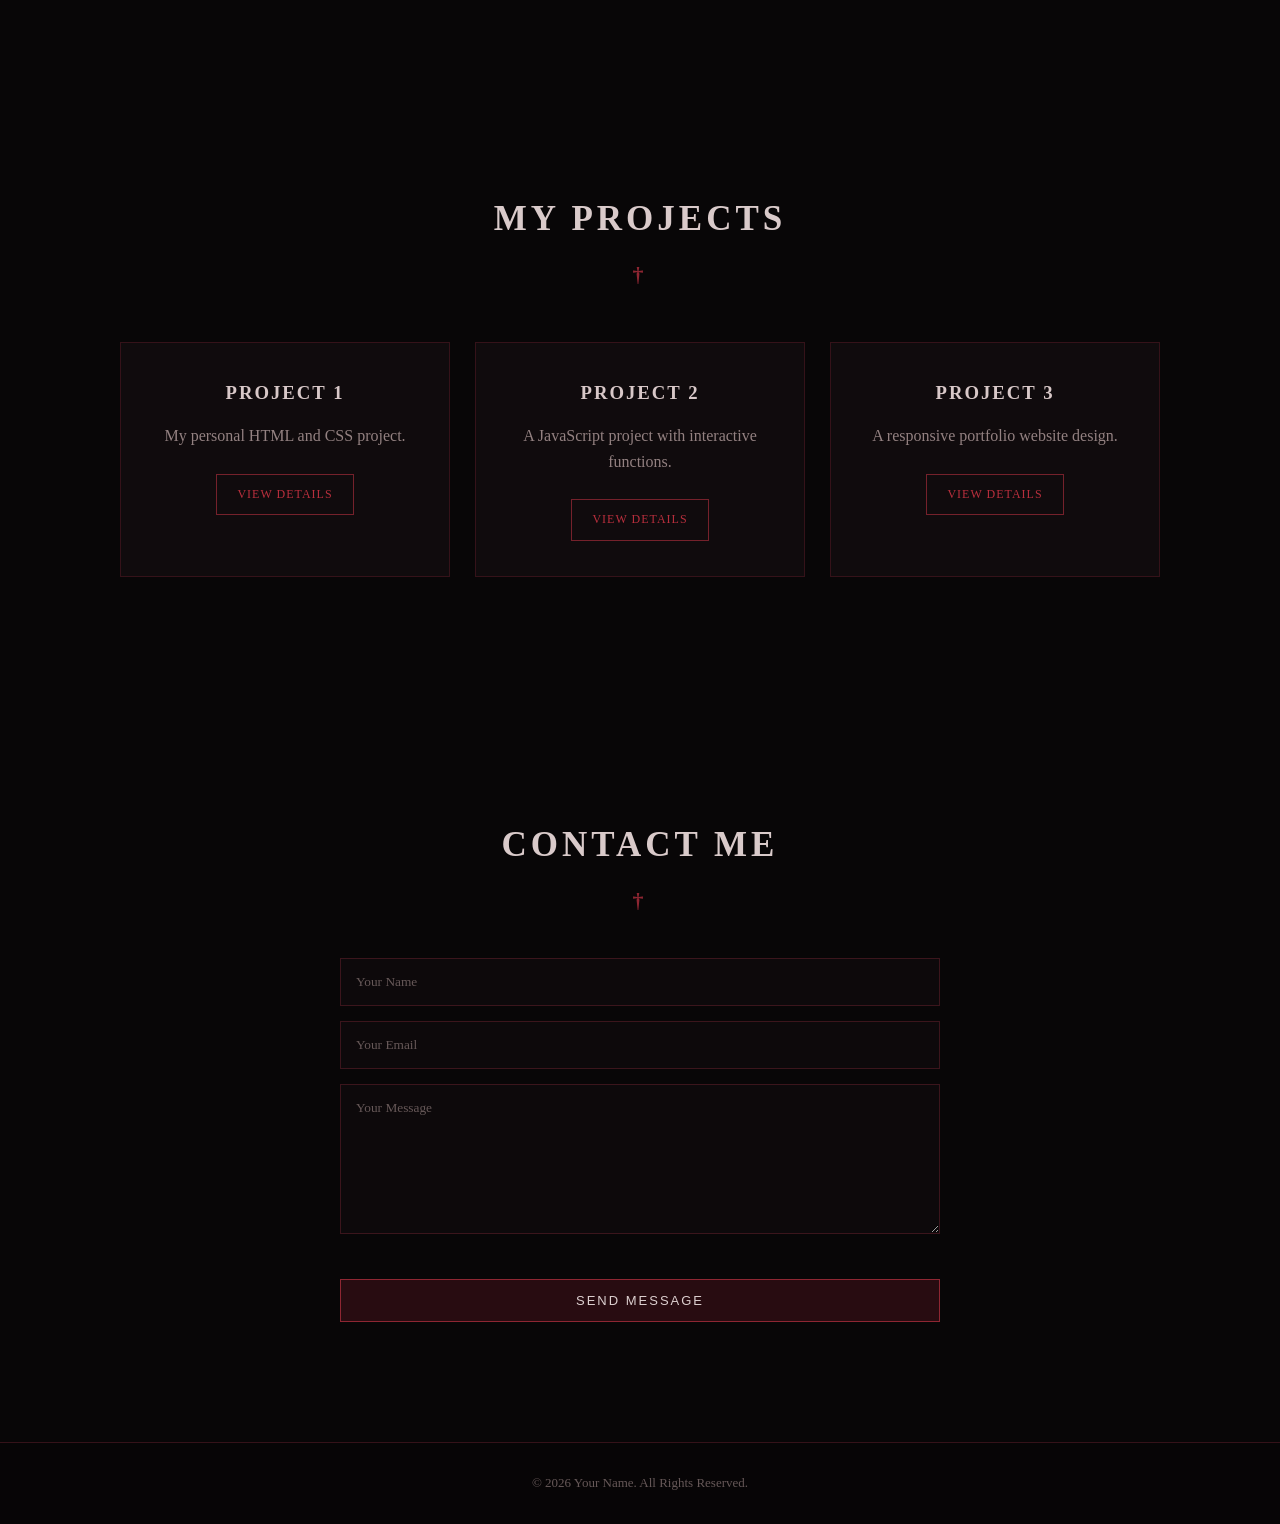
==== commit d89afa8e: "Updated portfolio" ====
--- a/index.html
+++ b/index.html
@@ -7,8 +7,8 @@
     <link rel="stylesheet" href="style.css">
 </head>
 <body>
-    <video autoplay muted loop id="background-video">
-    <source src="C:\Users\pc\Downloads\11.mp4" type="video/mp4">
+   <video autoplay muted loop id="background-video">
+    <source src="video/11.mp4" type="video/mp4">
 </video>
     <header>
         <nav>
@@ -34,6 +34,11 @@
     </header>
 
     <!-- Home -->
+     <a href="projects/project1/home.html"
+   target="_blank"
+   class="project-btn">
+    View Details
+</a>
     <section id="home" class="hero">
         <div>
             <p class="welcome">WELCOME TO MY PORTFOLIO</p>
@@ -143,7 +148,7 @@
         </div>
     </section>
 
-    <!-- Contact -->
+    
     <section id="contact" class="section contact">
         <h2>Contact Me</h2>
 
--- a/style.css
+++ b/style.css
@@ -1,7 +1,3 @@
-/* ==============================
-   GOTHIC DEVILISH PORTFOLIO
-   NO GRADIENTS
-============================== */
 
 * {
     margin: 0;
@@ -17,9 +13,6 @@
     line-height: 1.6;
 }
 
-/* ==============================
-   BACKGROUND VIDEO
-============================== */
 
 #background-video {
     position: fixed;
@@ -29,8 +22,8 @@
     height: 100%;
     object-fit: cover;
     z-index: -3;
-    opacity: 0.18;
-    filter: grayscale(100%) brightness(35%);
+    opacity: 2.00;
+    filter: grayscale(100%) brightness(50%);
 }
 
 /* Dark overlay */
@@ -57,9 +50,6 @@
     z-index: -1;
 }
 
-/* ==============================
-   HEADER
-============================== */
 
 header {
     position: fixed;
@@ -116,9 +106,6 @@
     cursor: pointer;
 }
 
-/* ==============================
-   HERO
-============================== */
 
 .hero {
     min-height: 100vh;
@@ -160,9 +147,6 @@
     margin: auto;
 }
 
-/* ==============================
-   BUTTON
-============================== */
 
 .btn {
     display: inline-block;
@@ -184,9 +168,6 @@
     box-shadow: 0 0 20px rgba(142, 38, 50, 0.45);
 }
 
-/* ==============================
-   SECTIONS
-============================== */
 
 .section {
     max-width: 1100px;
@@ -211,10 +192,6 @@
     margin-top: 10px;
 }
 
-/* ==============================
-   ABOUT
-============================== */
-
 .about-intro {
     text-align: center;
     max-width: 750px;
@@ -260,10 +237,6 @@
     color: #918181;
     font-size: 14px;
 }
-
-/* ==============================
-   PROJECTS
-============================== */
 
 .projects {
     text-align: center;
@@ -360,10 +333,6 @@
     color: #665858;
 }
 
-/* ==============================
-   FOOTER
-============================== */
-
 footer {
     text-align: center;
     padding: 30px;
@@ -372,10 +341,6 @@
     color: #665858;
     font-size: 13px;
 }
-
-/* ==============================
-   MOBILE
-============================== */
 
 @media (max-width: 800px) {
 
@@ -424,9 +389,6 @@
     }
 }
 
-/* =========================
-   DEVIL BUTTON
-========================= */
 
 .devil-container {
     position: fixed;
@@ -464,10 +426,6 @@
     box-shadow: 0 0 25px rgba(180, 30, 45, 0.7);
 }
 
-/* =========================
-   DEVIL HORNS
-========================= */
-
 .devil-horns {
     position: absolute;
     left: 50%;
@@ -483,14 +441,12 @@
     pointer-events: none;
 }
 
-/* When activated */
 
 .devil-horns.show {
     transform: translateX(-50%) scale(1);
     opacity: 1;
 }
 
-/* Horns */
 
 .horn {
     position: absolute;
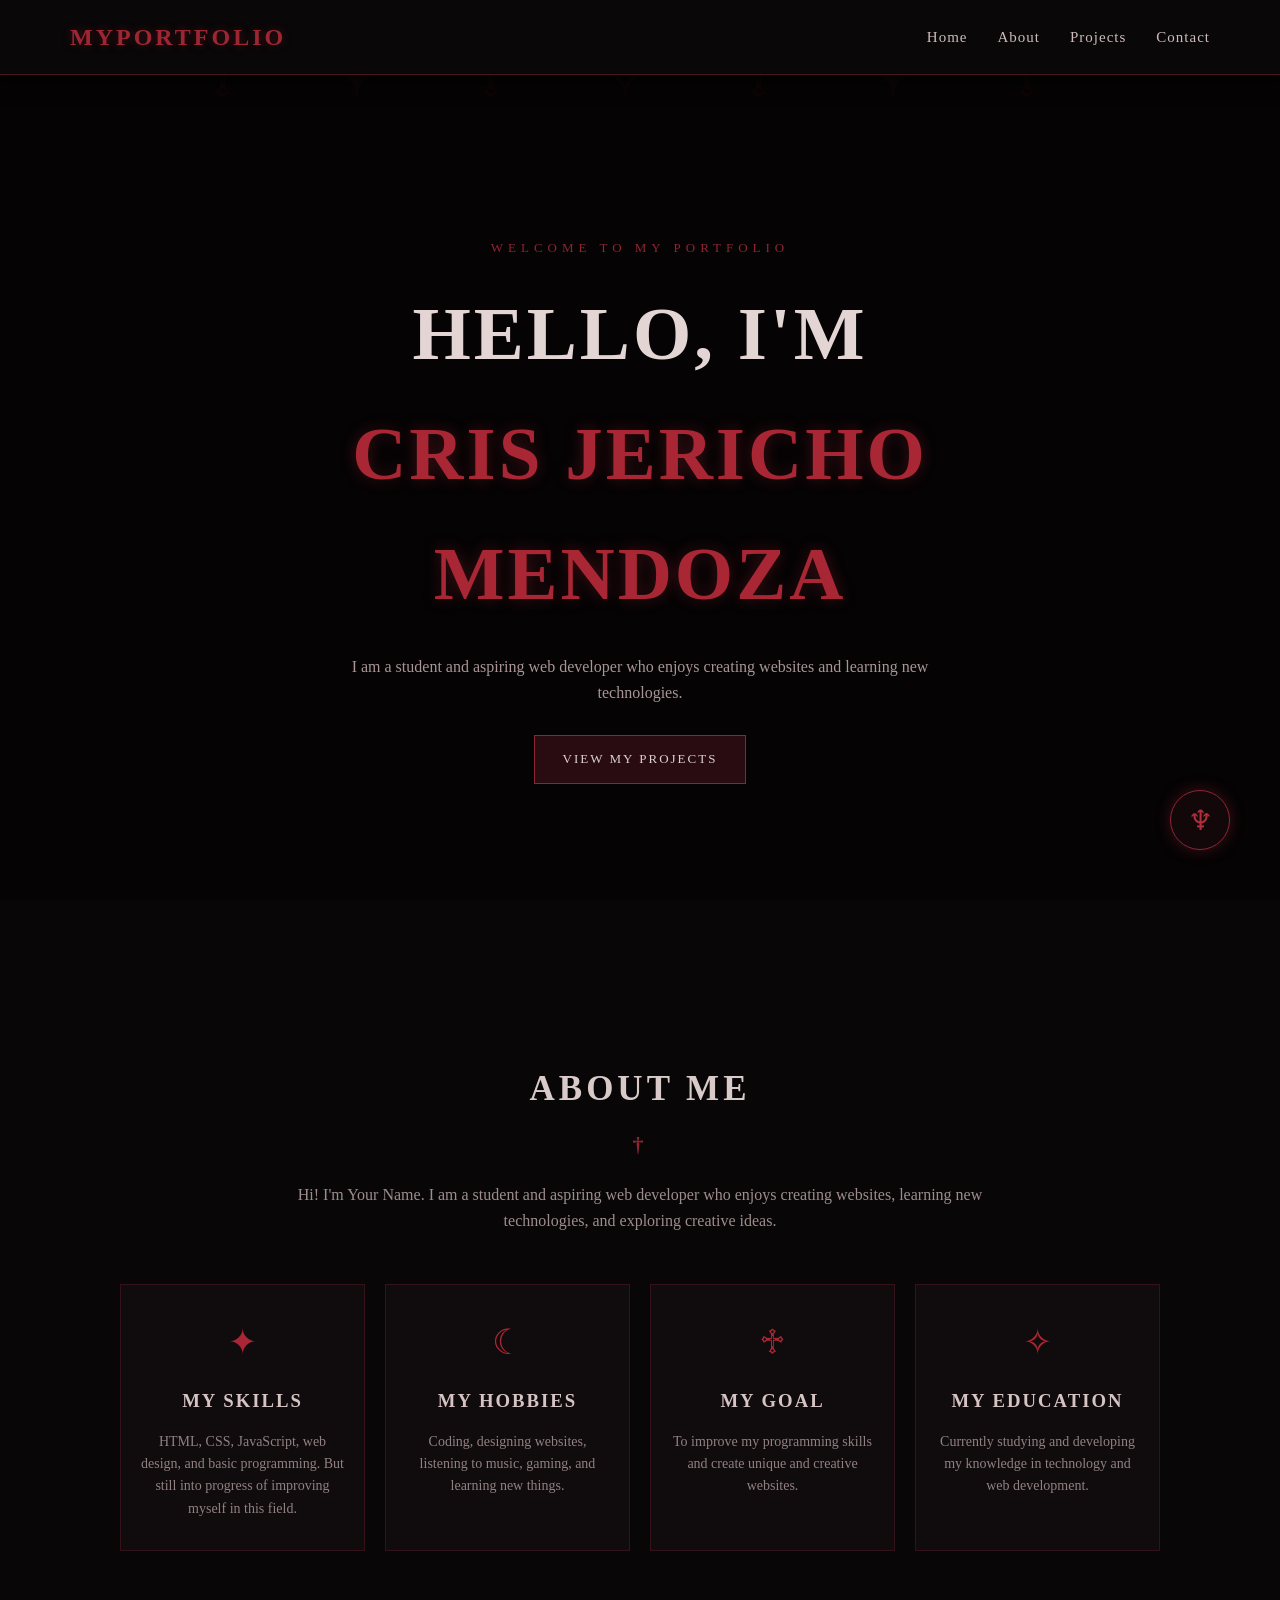
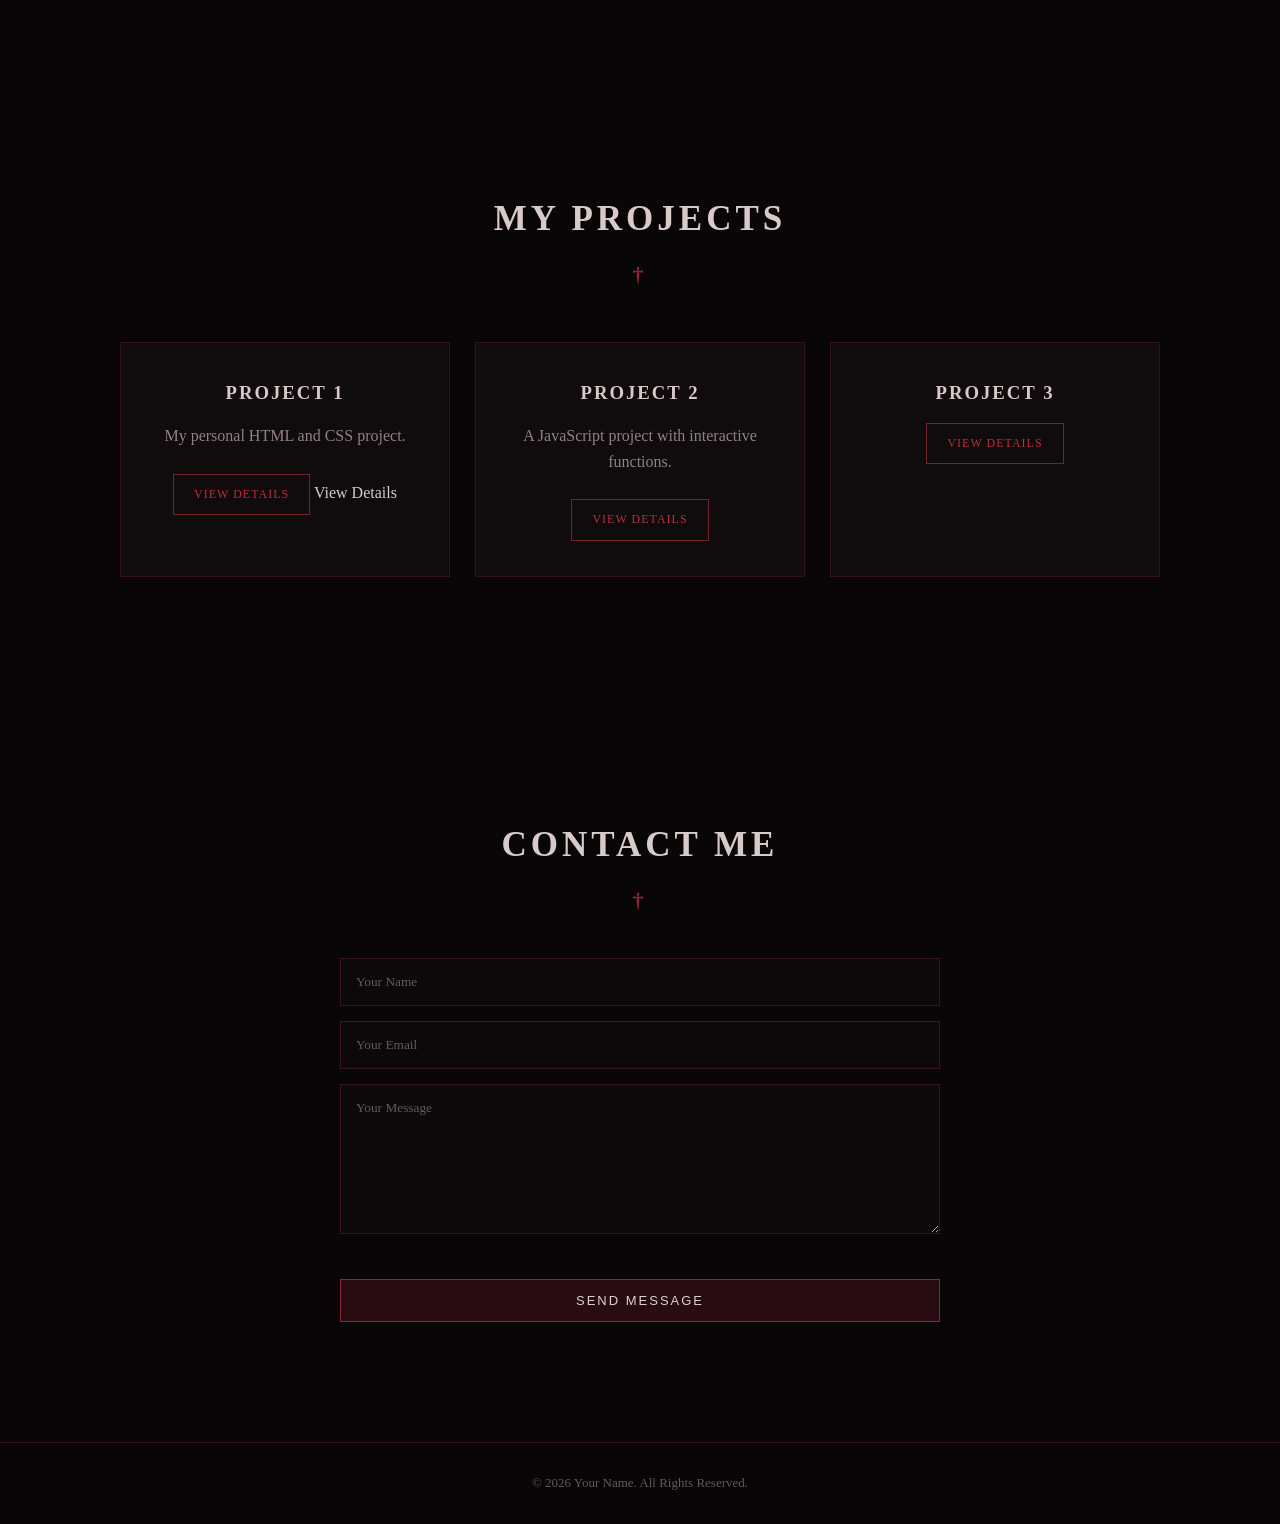
==== commit 5ae4550f: "Update portfolio projects" ====
--- a/index.html
+++ b/index.html
@@ -122,8 +122,12 @@
     <p>
         My personal HTML and CSS project.
     </p>
-
-<a href="C:\MENDOZ\mendozaact4/home.html" target="_blank" class="project-btn">
+<a href="./mendozaact4/home.html"
+   target="_blank"
+   rel="noopener noreferrer"
+   class="project-btn">
+    View Details
+</a>
     View Details
 </a>
 </div>
@@ -131,7 +135,10 @@
             <div class="project-card">
                 <h3>Project 2</h3>
                 <p>A JavaScript project with interactive functions.</p>        
-<a href="C:\MENDOZ\MENDOZA_ACT5/website.html" target="_blank" class="project-btn">
+<a href="./MENDOZA_ACT5/website.html"
+   target="_blank"
+   rel="noopener noreferrer"
+   class="project-btn">
     View Details
 </a>
                 
@@ -139,7 +146,10 @@
 
             <div class="project-card">
                 <h3>Project 3</h3>
-                <p>A responsive portfolio website design.</p><a href="C:\MENDOZ\mendozaact4/home.html" target="_blank" class="project-btn">
+     <a href="./mendozaact4/home.html"
+   target="_blank"
+   rel="noopener noreferrer"
+   class="project-btn">
     View Details
 </a>
                 
